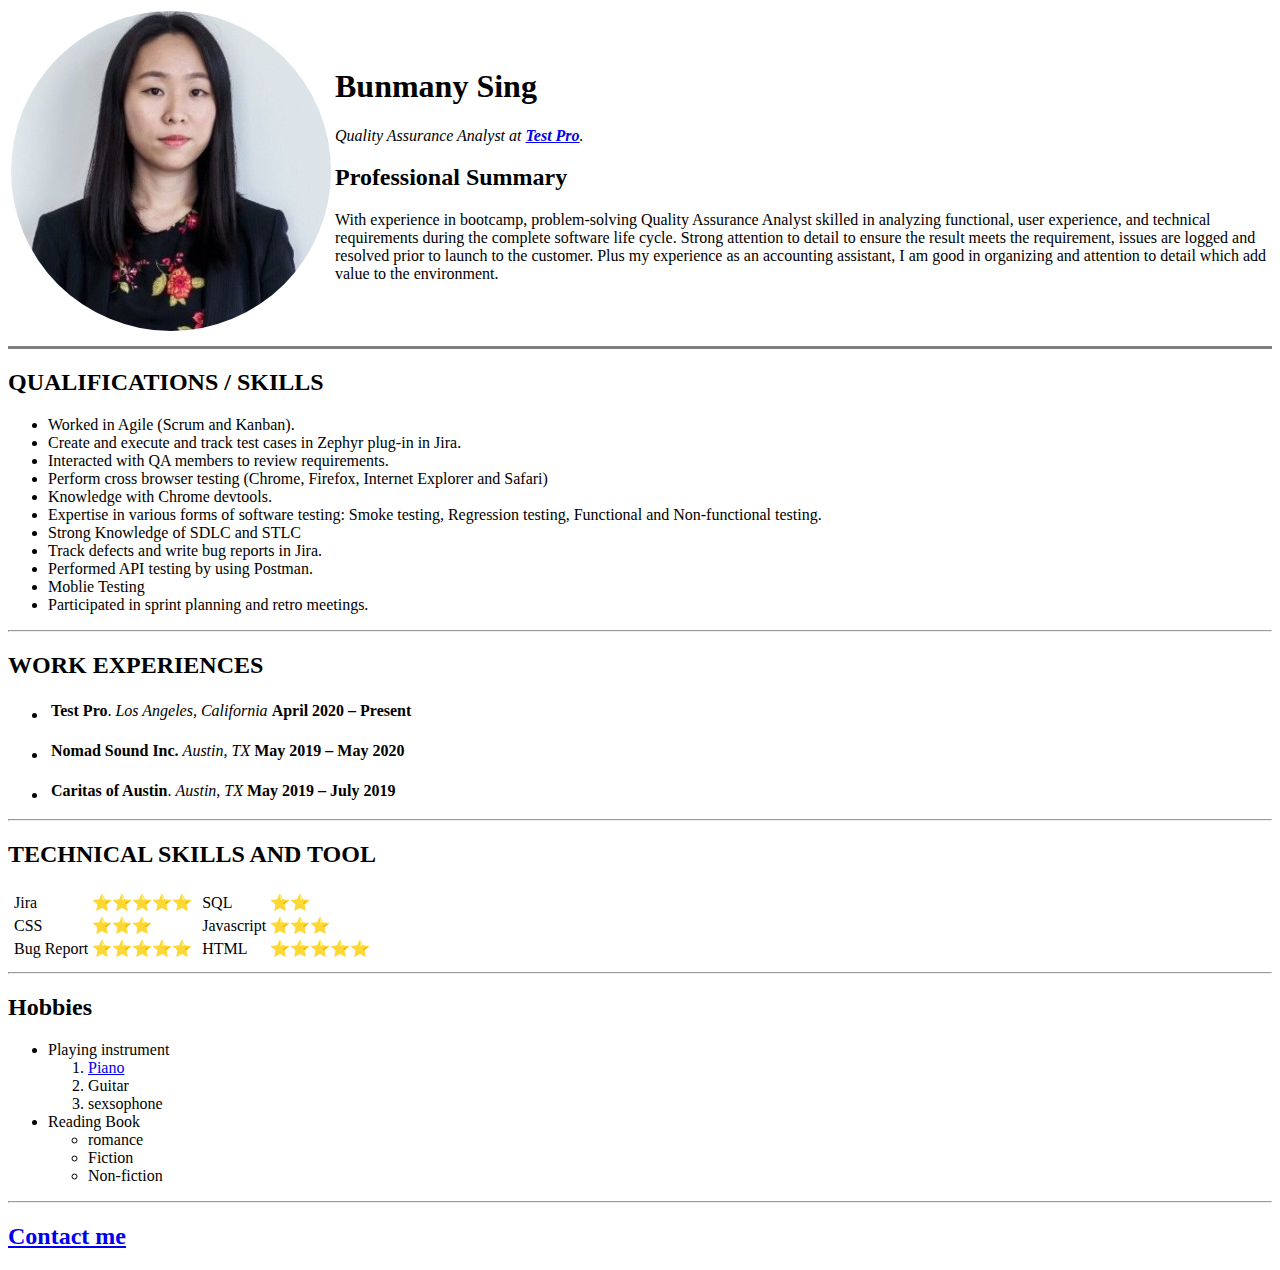
==== index.html @ 0da1c99d "Add initial resume website files" ====
<!DOCTYPE html>
<html lang="en" dir="ltr">

<head>
  <meta charset="utf-8">
  <title>Bunmany's personal site</title>
</head>

<body>
  <table>
    <tr>
      <td><img src="Images/circle-cropped.png" alt="Bunmany profile picture"></td>
      <td><h1>Bunmany Sing</h1>
      <p><em>Quality Assurance Analyst at <strong><a href="https://testpro.io/">Test Pro</a></strong>.</em></p>
      <h2><strong>Professional Summary</strong></h2>
      <p>With experience in bootcamp, problem-solving Quality Assurance Analyst skilled in analyzing functional, user experience, and technical requirements during the complete software life cycle.
        Strong attention to detail to ensure the result meets the requirement, issues are logged and resolved prior to launch to the customer. Plus my experience as an accounting assistant, I am good in organizing and attention to detail which add value to the environment.  </p></td>
    </tr>
  </table>
  <hr size="3" noshade>
  <h2>QUALIFICATIONS / SKILLS</h2>
  <ul>
  <li>Worked in Agile (Scrum and Kanban).</li>
  <li>Create and execute and track test cases in Zephyr plug-in in Jira.</li>
  <li>Interacted with QA members to review requirements.</li>
  <li>Perform cross browser testing (Chrome, Firefox, Internet Explorer and Safari)</li>
  <li>Knowledge with Chrome devtools.</li>
  <li>Expertise in various forms of software testing: Smoke testing, Regression testing, Functional and Non-functional testing. </li>
  <li>Strong Knowledge of SDLC and STLC</li>
  <li>Track defects and write bug reports in Jira. </li>
  <li>Performed API testing by using Postman.</li>
  <li>Moblie Testing</li>
  <li>Participated in sprint planning and retro meetings.</li>
  </ul>
  <hr>
  <h2>WORK EXPERIENCES</h2>
  <UL>
    <LI>
    <table>
      <tr>
        <td><Strong>Test Pro</Strong>.<em> Los Angeles, California</em>
        <td><strong>April 2020 – Present</strong></td>
      </tr>
    </table>
    </li>
  </UL>
  <Ul>
    <li>
      <table>
      <tr>
        <td><strong>Nomad Sound Inc.</strong> <em>Austin, TX</em> </td>
        <td><strong>May 2019 – May 2020</strong></td>
      </tr>
      </table>
    </li>
  </UL>
  <UL>
    <li>
     <table>
      <tr>
      <td><strong>Caritas of Austin</Strong>. <em>Austin, TX</em></td>
      <td><strong>May 2019 – July 2019</strong></td>
      </tr>
    </li>
    </table>
  </ul>
<hr>
    </LI>
  </UL>
  <h2>TECHNICAL SKILLS AND TOOL</h2>
  <table>
    <tr>
      <td>
        <table>
          <tr>
            <td>Jira</td>
            <td> ⭐⭐⭐⭐⭐ </td>
          </tr>
          <tr>
            <td>CSS</td>
            <td>⭐⭐⭐</td>
          </tr>
          <tr>
            <td>Bug Report</td>
            <td>⭐⭐⭐⭐⭐</td>
          </tr>
        </table>
      </td>
    <td>
      <table>
        <tr>
          <td>SQL</td>
          <td> ⭐⭐ </td>
        </tr>
        <tr>
          <td>Javascript</td>
          <td>⭐⭐⭐</td>
        </tr>
        <tr>
          <td>HTML</td>
          <td>⭐⭐⭐⭐⭐</td>
        </tr>
      </table>
    </td>
  </tr>
</table>
<hr>
<h2>Hobbies</h2>
<ul>
  <li>Playing instrument
    <ol>
    <li><a href="https://en.wikipedia.org/wiki/Piano">Piano</a></li>
    <li>Guitar</li>
    <li>sexsophone</li>
    </ol>
  </li>
  <li>Reading Book
    <ul>
    <li>romance</li>
    <li>Fiction</li>
    <li>Non-fiction</li>
    </ul>
  </li>
</ul>
<hr>
<h2><a href="Contact.html">Contact me</a></h2>

</body>

</html>
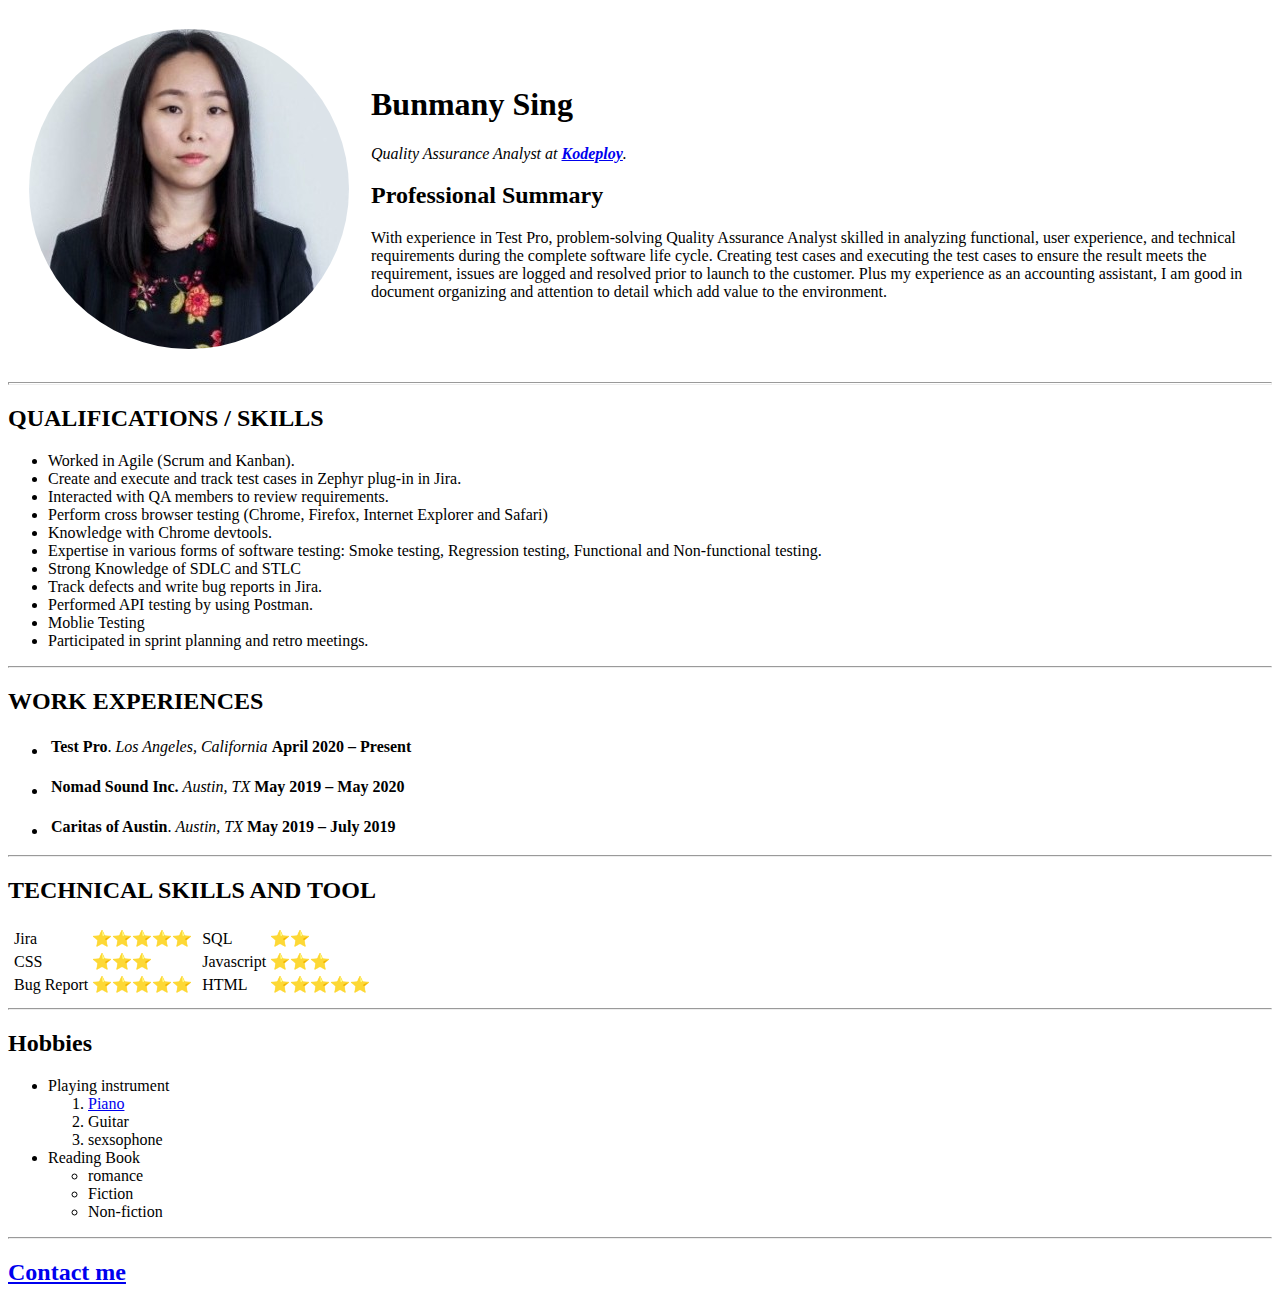
==== commit c01651ec: "add pink color to background" ====
--- a/index.html
+++ b/index.html
@@ -4,20 +4,21 @@
 <head>
   <meta charset="utf-8">
   <title>Bunmany's personal site</title>
+<link rel="stylesheet" href="css/styles.css">
 </head>
 
 <body>
-  <table>
+  <table cellspacing="20">
     <tr>
       <td><img src="Images/circle-cropped.png" alt="Bunmany profile picture"></td>
       <td><h1>Bunmany Sing</h1>
-      <p><em>Quality Assurance Analyst at <strong><a href="https://testpro.io/">Test Pro</a></strong>.</em></p>
+      <p><em>Quality Assurance Analyst at <strong><a href="https://kodeploy.com/">Kodeploy</a></strong>.</em></p>
       <h2><strong>Professional Summary</strong></h2>
-      <p>With experience in bootcamp, problem-solving Quality Assurance Analyst skilled in analyzing functional, user experience, and technical requirements during the complete software life cycle.
-        Strong attention to detail to ensure the result meets the requirement, issues are logged and resolved prior to launch to the customer. Plus my experience as an accounting assistant, I am good in organizing and attention to detail which add value to the environment.  </p></td>
+      <p>With experience in Test Pro, problem-solving Quality Assurance Analyst skilled in analyzing functional, user experience,
+        and technical requirements during the complete software life cycle. Creating test cases and executing the test cases to ensure the result meets the requirement, issues are logged and resolved prior to launch to the customer. Plus my experience as an accounting assistant, I am good in document organizing and attention to detail which add value to the environment.   </p></td>
     </tr>
   </table>
-  <hr size="3" noshade>
+  <hr size="3">
   <h2>QUALIFICATIONS / SKILLS</h2>
   <ul>
   <li>Worked in Agile (Scrum and Kanban).</li>
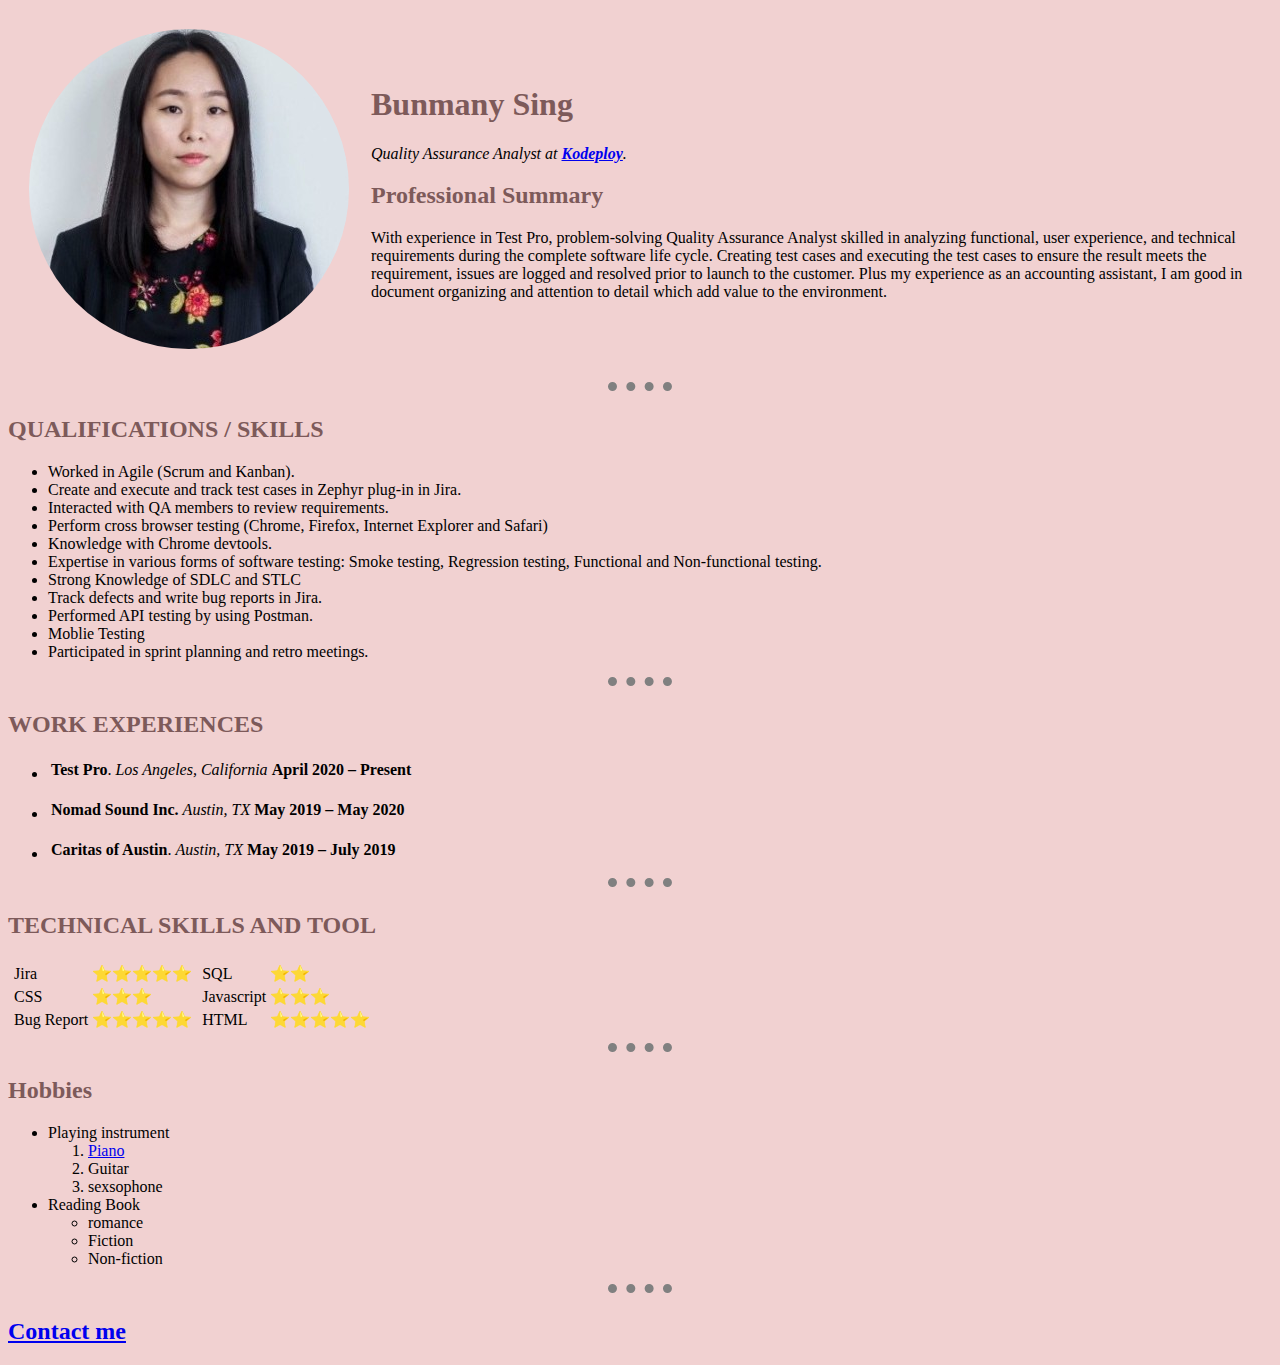
==== commit 4da01ac2: "change css path" ====
--- a/index.html
+++ b/index.html
@@ -4,7 +4,7 @@
 <head>
   <meta charset="utf-8">
   <title>Bunmany's personal site</title>
-<link rel="stylesheet" href="css/styles.css">
+<link rel="stylesheet" href="CSS/styles.css">
 </head>
 
 <body>
--- a/CSS/styles.css
+++ b/CSS/styles.css
@@ -0,0 +1,16 @@
+body{
+  background-color: #f1d1d1;
+}
+h1{
+  color:#7d5a5a;
+}
+h2{
+  color:#7d5a5a;
+}
+  hr{
+    border-style: none;
+    border-top: 9px dotted;
+    border-color: gray;
+    height: 5px;
+    width: 5%;
+}
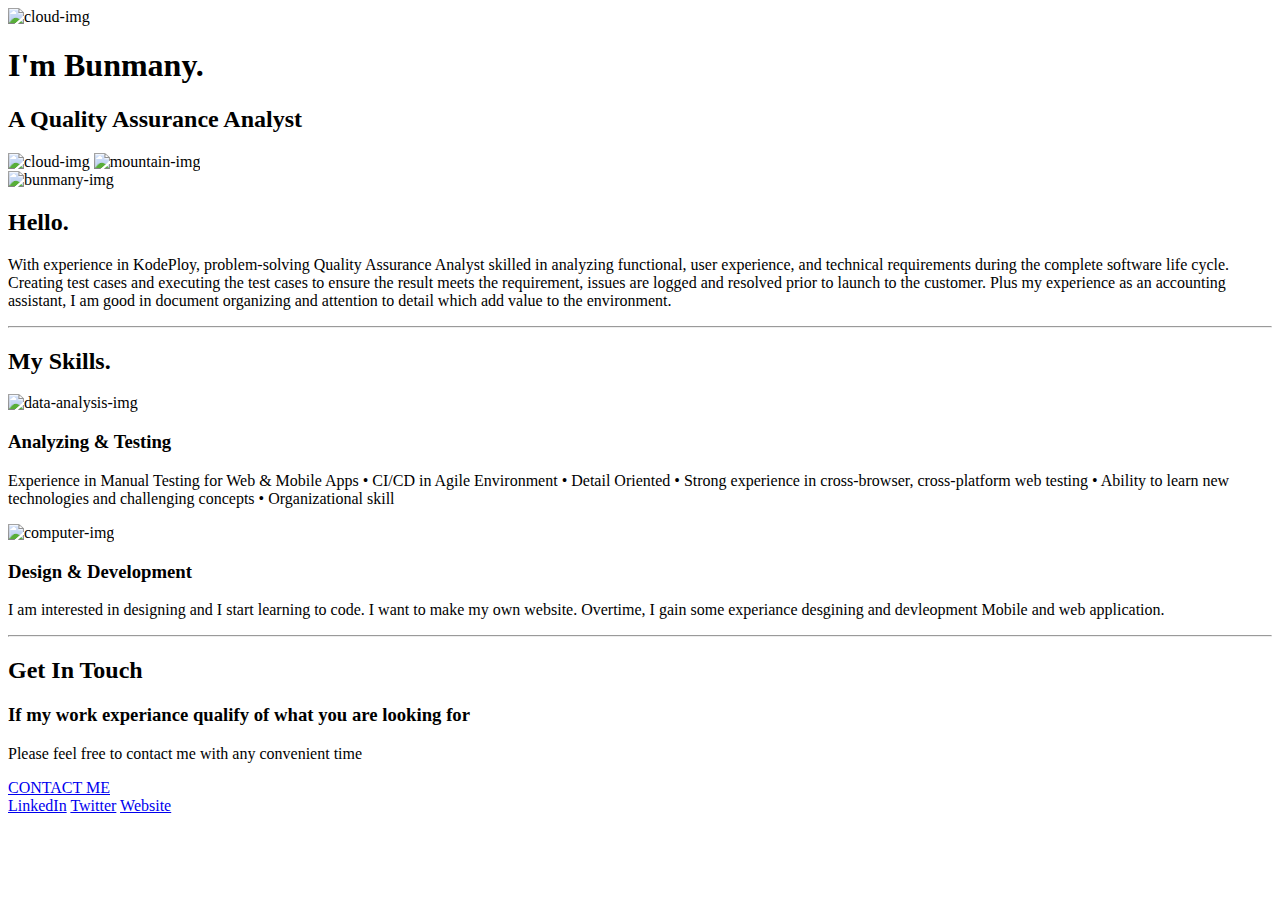
==== commit c5568f30: "Add new layout" ====
--- a/index.html
+++ b/index.html
@@ -1,131 +1,54 @@
 <!DOCTYPE html>
 <html lang="en" dir="ltr">
+  <head>
+    <meta charset="utf-8">
+    <title>Bunmany Sing</title>
+  <link rel="stylesheet" href="css/styles.css">
+  <link rel="icon" href="favicon.ico">
+  <link href="https://fonts.googleapis.com/css2?family=Merriweather&family=Montserrat&family=Sacramento&display=swap" rel="stylesheet">
+  </head>
+  <body>
+ <div class="top-container">
+  <img class="top-could"src="images/cloud.png" alt="cloud-img">
+  <h1>I'm Bunmany.</h1>
+  <h2> A Quality Assurance Analyst</h2>
+  <img class="bottom-could"src="images/cloud.png" alt="cloud-img">
+  <img src="images/mountain.png" alt="mountain-img">
+  </div>
+  <div class="middle-container">
+    <div class="profile">
+      <img src="images/circle-cropped.png" alt="bunmany-img">
+      <h2>Hello.</h2>
+      <p class="intro"> With experience in KodePloy, problem-solving Quality Assurance Analyst skilled in analyzing functional, user experience, and technical requirements during the complete software life cycle.
+        Creating test cases and executing the test cases to ensure the result meets the requirement, issues are logged and resolved prior to launch to the customer. Plus my experience as an accounting assistant,
+        I am good in document organizing and attention to detail which add value to the environment.</p>
+    </div>
+    <hr>
+    <div class="skills">
+      <h2>My Skills.</h2>
+      <div class="skill-row">
+        <img class="my-skills-1" src="images/responsive.png" alt="data-analysis-img">
+        <h3>Analyzing & Testing</h3>
+        <p class"code-skill-description">Experience in Manual Testing for Web & Mobile Apps • CI/CD in Agile Environment • Detail Oriented • Strong experience in cross-browser, cross-platform web testing • Ability to learn new technologies and challenging concepts • Organizational skill</p>
+      </div>
+      <div class="skill-row">
+        <img class="my-skill-2" src="images/computer crop.png" alt="computer-img">
+        <h3>Design & Development</h3>
+        <p>I am interested in designing and I start learning to code. I want to make my own website. Overtime, I gain some experiance desgining and devleopment Mobile and web application.</p>
+      </div>
+    </div>
+    <hr>
+    <div class="contact-me">
+      <h2>Get In Touch</h2>
+      <h3>If my work experiance qualify of what you are looking for</h3>
+      <p class="contact-message">Please feel free to contact me with any convenient time</p>
+      <a class="btn" href="mailto:sing_bunmany@yahoo.com">CONTACT ME</a>
+    </div>
+  </div>
 
-<head>
-  <meta charset="utf-8">
-  <title>Bunmany's personal site</title>
-<link rel="stylesheet" href="CSS/styles.css">
-</head>
-
-<body>
-  <table cellspacing="20">
-    <tr>
-      <td><img src="Images/circle-cropped.png" alt="Bunmany profile picture"></td>
-      <td><h1>Bunmany Sing</h1>
-      <p><em>Quality Assurance Analyst at <strong><a href="https://kodeploy.com/">Kodeploy</a></strong>.</em></p>
-      <h2><strong>Professional Summary</strong></h2>
-      <p>With experience in Test Pro, problem-solving Quality Assurance Analyst skilled in analyzing functional, user experience,
-        and technical requirements during the complete software life cycle. Creating test cases and executing the test cases to ensure the result meets the requirement, issues are logged and resolved prior to launch to the customer. Plus my experience as an accounting assistant, I am good in document organizing and attention to detail which add value to the environment.   </p></td>
-    </tr>
-  </table>
-  <hr size="3">
-  <h2>QUALIFICATIONS / SKILLS</h2>
-  <ul>
-  <li>Worked in Agile (Scrum and Kanban).</li>
-  <li>Create and execute and track test cases in Zephyr plug-in in Jira.</li>
-  <li>Interacted with QA members to review requirements.</li>
-  <li>Perform cross browser testing (Chrome, Firefox, Internet Explorer and Safari)</li>
-  <li>Knowledge with Chrome devtools.</li>
-  <li>Expertise in various forms of software testing: Smoke testing, Regression testing, Functional and Non-functional testing. </li>
-  <li>Strong Knowledge of SDLC and STLC</li>
-  <li>Track defects and write bug reports in Jira. </li>
-  <li>Performed API testing by using Postman.</li>
-  <li>Moblie Testing</li>
-  <li>Participated in sprint planning and retro meetings.</li>
-  </ul>
-  <hr>
-  <h2>WORK EXPERIENCES</h2>
-  <UL>
-    <LI>
-    <table>
-      <tr>
-        <td><Strong>Test Pro</Strong>.<em> Los Angeles, California</em>
-        <td><strong>April 2020 – Present</strong></td>
-      </tr>
-    </table>
-    </li>
-  </UL>
-  <Ul>
-    <li>
-      <table>
-      <tr>
-        <td><strong>Nomad Sound Inc.</strong> <em>Austin, TX</em> </td>
-        <td><strong>May 2019 – May 2020</strong></td>
-      </tr>
-      </table>
-    </li>
-  </UL>
-  <UL>
-    <li>
-     <table>
-      <tr>
-      <td><strong>Caritas of Austin</Strong>. <em>Austin, TX</em></td>
-      <td><strong>May 2019 – July 2019</strong></td>
-      </tr>
-    </li>
-    </table>
-  </ul>
-<hr>
-    </LI>
-  </UL>
-  <h2>TECHNICAL SKILLS AND TOOL</h2>
-  <table>
-    <tr>
-      <td>
-        <table>
-          <tr>
-            <td>Jira</td>
-            <td> ⭐⭐⭐⭐⭐ </td>
-          </tr>
-          <tr>
-            <td>CSS</td>
-            <td>⭐⭐⭐</td>
-          </tr>
-          <tr>
-            <td>Bug Report</td>
-            <td>⭐⭐⭐⭐⭐</td>
-          </tr>
-        </table>
-      </td>
-    <td>
-      <table>
-        <tr>
-          <td>SQL</td>
-          <td> ⭐⭐ </td>
-        </tr>
-        <tr>
-          <td>Javascript</td>
-          <td>⭐⭐⭐</td>
-        </tr>
-        <tr>
-          <td>HTML</td>
-          <td>⭐⭐⭐⭐⭐</td>
-        </tr>
-      </table>
-    </td>
-  </tr>
-</table>
-<hr>
-<h2>Hobbies</h2>
-<ul>
-  <li>Playing instrument
-    <ol>
-    <li><a href="https://en.wikipedia.org/wiki/Piano">Piano</a></li>
-    <li>Guitar</li>
-    <li>sexsophone</li>
-    </ol>
-  </li>
-  <li>Reading Book
-    <ul>
-    <li>romance</li>
-    <li>Fiction</li>
-    <li>Non-fiction</li>
-    </ul>
-  </li>
-</ul>
-<hr>
-<h2><a href="Contact.html">Contact me</a></h2>
-
-</body>
-
+  <div class="bottom-container">
+    <a class="footer-link" href="https://www.linkedin.com/in/bunmanysing/">LinkedIn</a>
+    <a class="footer-link" href="https://twitter.com/">Twitter</a>
+    <a class="footer-link" href="https://www.appbrewery.co/">Website</a>
+  </body>
 </html>
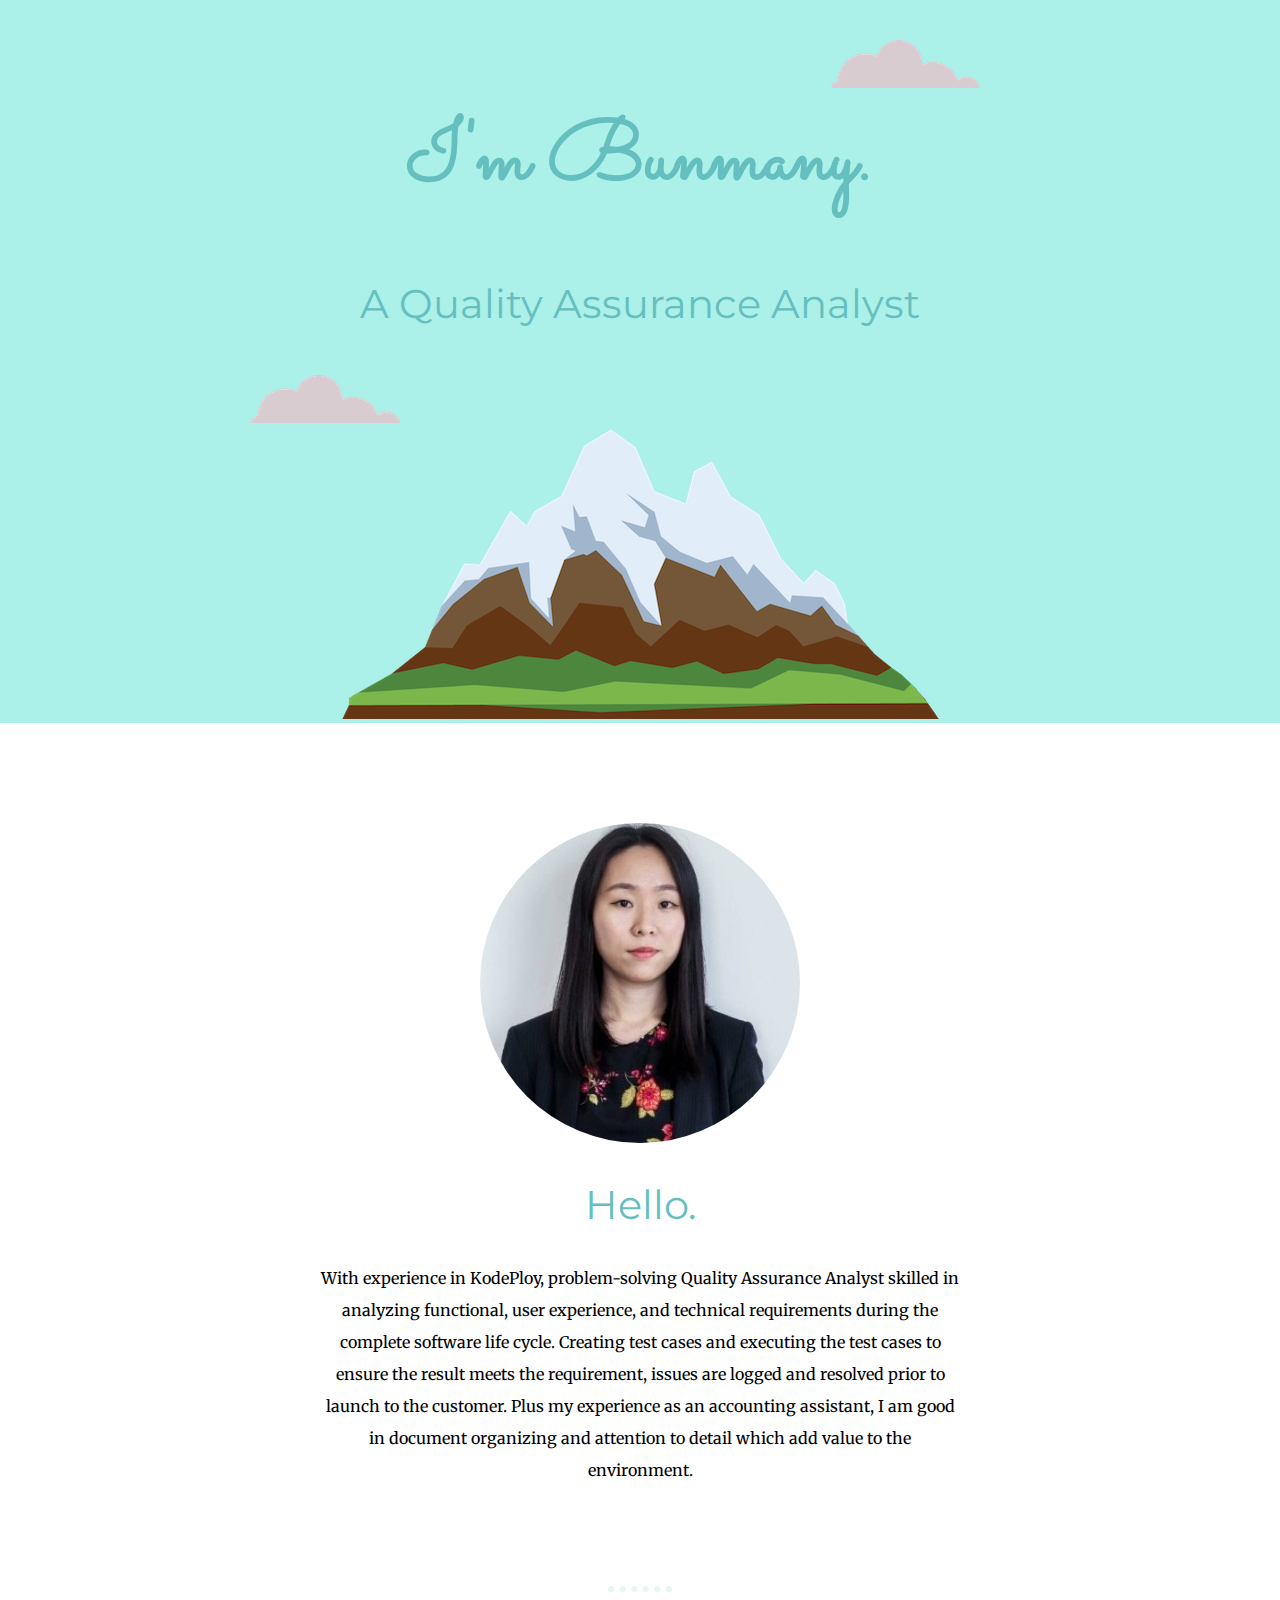
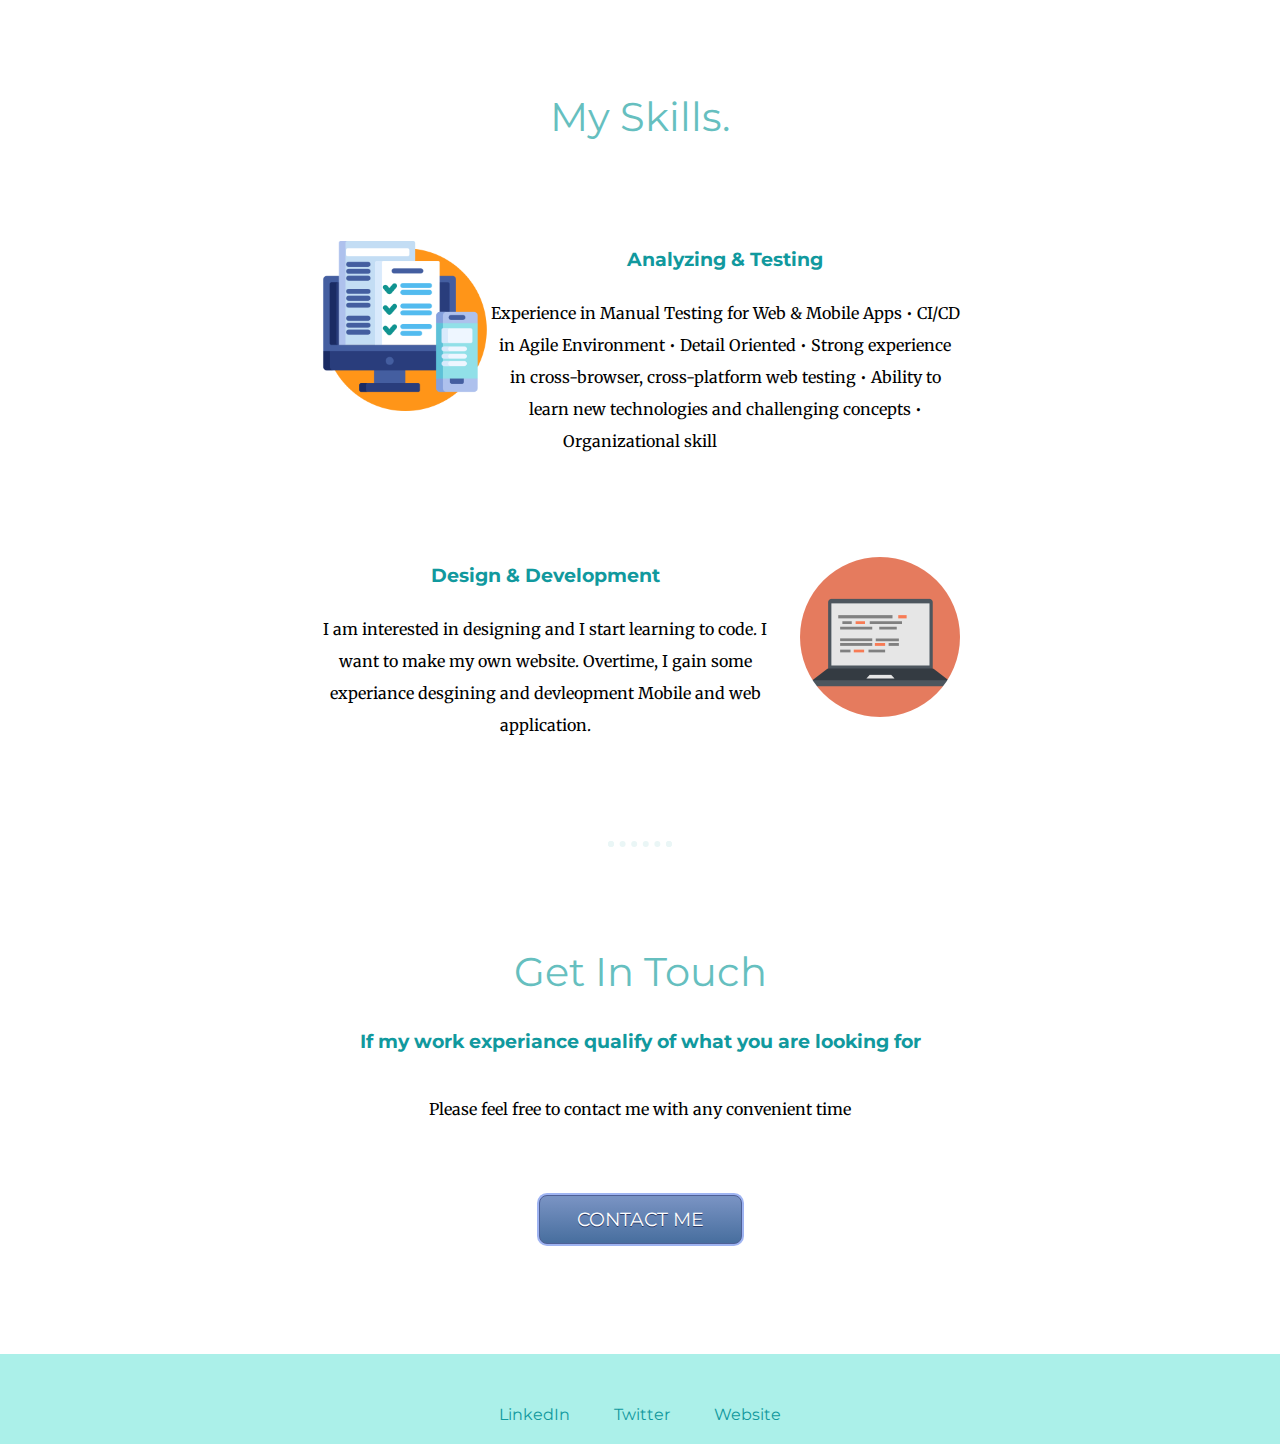
==== commit 59a96c13: "change image and css path" ====
--- a/index.html
+++ b/index.html
@@ -3,21 +3,21 @@
   <head>
     <meta charset="utf-8">
     <title>Bunmany Sing</title>
-  <link rel="stylesheet" href="css/styles.css">
+  <link rel="stylesheet" href="CSS/styles.css">
   <link rel="icon" href="favicon.ico">
   <link href="https://fonts.googleapis.com/css2?family=Merriweather&family=Montserrat&family=Sacramento&display=swap" rel="stylesheet">
   </head>
   <body>
  <div class="top-container">
-  <img class="top-could"src="images/cloud.png" alt="cloud-img">
+  <img class="top-could"src="Images/cloud.png" alt="cloud-img">
   <h1>I'm Bunmany.</h1>
   <h2> A Quality Assurance Analyst</h2>
-  <img class="bottom-could"src="images/cloud.png" alt="cloud-img">
-  <img src="images/mountain.png" alt="mountain-img">
+  <img class="bottom-could"src="Images/cloud.png" alt="cloud-img">
+  <img src="Images/mountain.png" alt="mountain-img">
   </div>
   <div class="middle-container">
     <div class="profile">
-      <img src="images/circle-cropped.png" alt="bunmany-img">
+      <img src="Images/circle-cropped.png" alt="bunmany-img">
       <h2>Hello.</h2>
       <p class="intro"> With experience in KodePloy, problem-solving Quality Assurance Analyst skilled in analyzing functional, user experience, and technical requirements during the complete software life cycle.
         Creating test cases and executing the test cases to ensure the result meets the requirement, issues are logged and resolved prior to launch to the customer. Plus my experience as an accounting assistant,
@@ -27,12 +27,12 @@
     <div class="skills">
       <h2>My Skills.</h2>
       <div class="skill-row">
-        <img class="my-skills-1" src="images/responsive.png" alt="data-analysis-img">
+        <img class="my-skills-1" src="Images/responsive.png" alt="data-analysis-img">
         <h3>Analyzing & Testing</h3>
         <p class"code-skill-description">Experience in Manual Testing for Web & Mobile Apps • CI/CD in Agile Environment • Detail Oriented • Strong experience in cross-browser, cross-platform web testing • Ability to learn new technologies and challenging concepts • Organizational skill</p>
       </div>
       <div class="skill-row">
-        <img class="my-skill-2" src="images/computer crop.png" alt="computer-img">
+        <img class="my-skill-2" src="Images/computer crop.png" alt="computer-img">
         <h3>Design & Development</h3>
         <p>I am interested in designing and I start learning to code. I want to make my own website. Overtime, I gain some experiance desgining and devleopment Mobile and web application.</p>
       </div>
--- a/CSS/styles.css
+++ b/CSS/styles.css
@@ -0,0 +1,117 @@
+body{
+  Margin: 0;
+  text-align: center;
+  font-family: 'Merriweather', serif;
+}
+
+h1{
+   font-size: 5.265rem;
+   margin-top: 0;
+   font-family: 'Sacramento', cursive;
+   color: #66BFBF;
+
+  }
+h2{
+    font-family: 'Montserrat', sans-serif;
+    font-size: 2.5rem;
+    color: #66BFBF;
+    font-weight: normal;
+
+  }
+h3{
+    font-family: 'Montserrat', sans-serif;
+    color: #11999E;
+  }
+p{
+  line-height: 2;
+}
+hr{
+  border: dotted #EAF6F6 6px;
+  border-bottom: none;
+  width: 4%;
+  margin: 100px auto;
+
+}
+a{
+  color: #11999E;
+  font-family: 'Montserrat', sans-serif;
+  margin: 10px 20px;
+  text-decoration: none;
+}
+a:hover {
+  color: #EAF6F6;
+}
+
+/***************************CLASS SECLECTOR*****************/
+.top-container{
+  background-color: #abf0e9;
+  position: relative;
+  padding-top: 100px;
+}
+.middle-container{
+  margin: 100px 0;
+}
+
+.bottom-container{
+ background-color:#abf0e9;
+ padding: 50px 0 20px;
+}
+.top-could{
+  position: absolute;
+  right: 300px;
+  top: 40px;
+}
+.bottom-could{
+  position: absolute;
+  left: 250px;
+  bottom: 300px;
+}
+
+.my-skills-1{
+  height: 170px;
+  width: 170px;
+  float: left;
+}
+.my-skill-2{
+  width: 25%;
+  float: right;
+  margin-left: 30px;
+}
+
+.skill-row{
+  width: 50%;
+  margin: 100px auto 100px auto;
+  line-height: 2;
+}
+.intro{
+  width: 50%;
+  margin: auto;
+}
+.contact-message{
+  width: 40%;
+  margin: 40px auto 60px;
+}
+
+.btn {
+	box-shadow: 0px 0px 0px 2px #9fb4f2;
+	background:linear-gradient(to bottom, #7892c2 5%, #476e9e 100%);
+	background-color:#7892c2;
+	border-radius:8px;
+	border:1px solid #4e6096;
+	display:inline-block;
+	cursor:pointer;
+	color:#ffffff;
+	font-family: 'Montserrat', sans-serif;
+	font-size:19px;
+	padding:12px 37px;
+	text-decoration:none;
+	text-shadow:0px 1px 0px #283966;
+}
+.btn:hover {
+  background:linear-gradient(to bottom, #476e9e 5%, #7892c2 100%);
+  background-color:#476e9e;
+}
+.btn:active {
+  position:relative;
+  top:1px;
+}
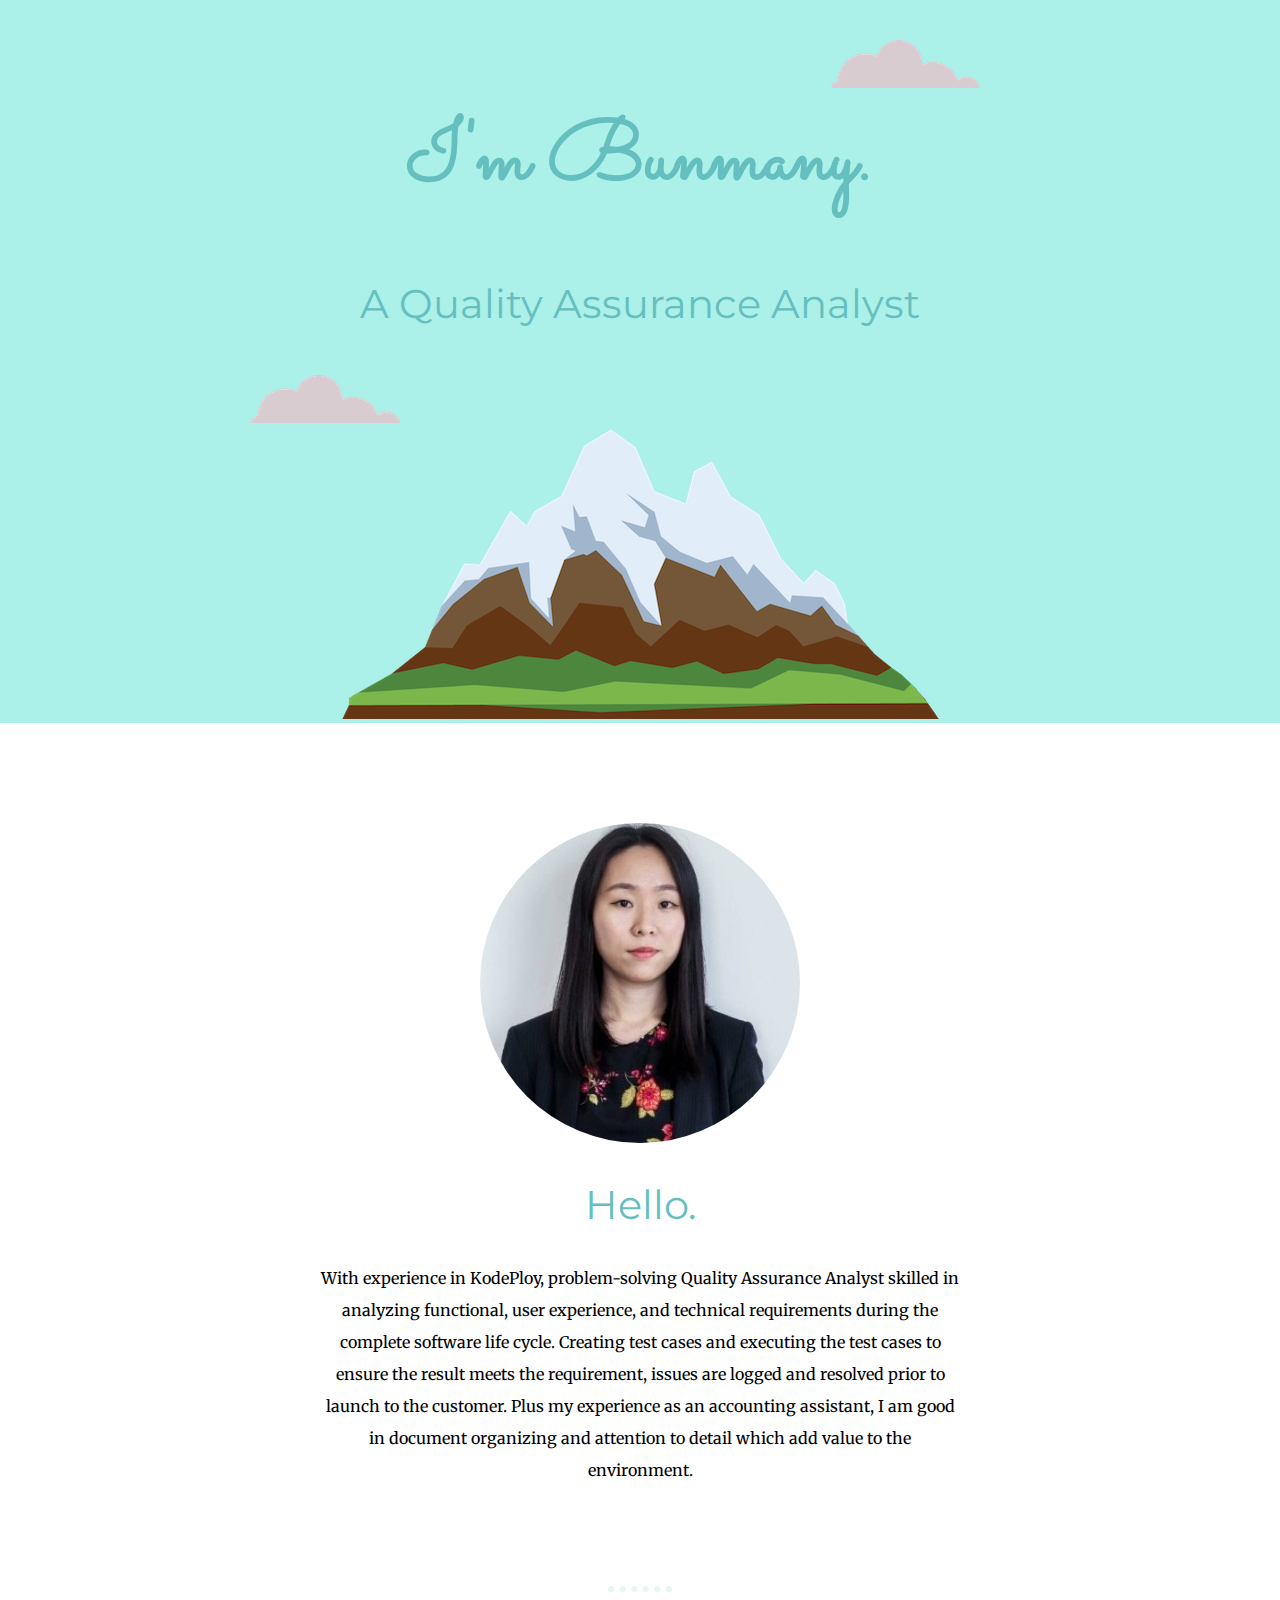
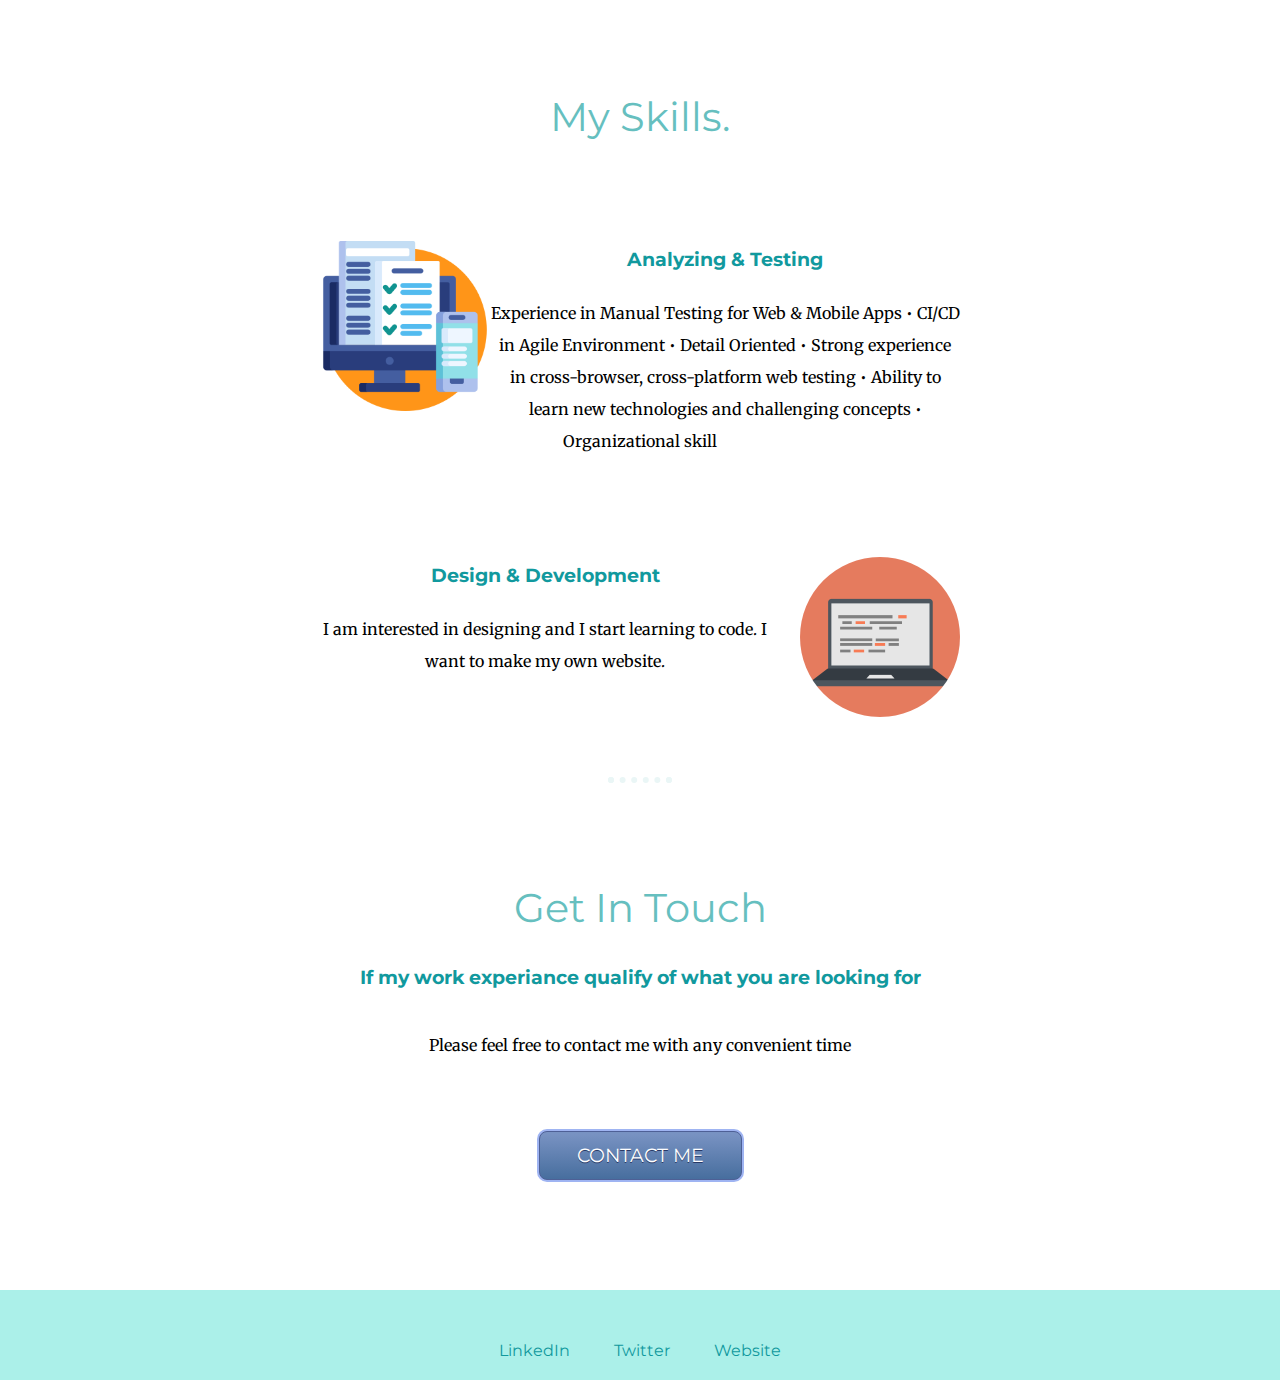
==== commit 14b8044e: "Update index.html" ====
--- a/index.html
+++ b/index.html
@@ -34,7 +34,7 @@
       <div class="skill-row">
         <img class="my-skill-2" src="Images/computer crop.png" alt="computer-img">
         <h3>Design & Development</h3>
-        <p>I am interested in designing and I start learning to code. I want to make my own website. Overtime, I gain some experiance desgining and devleopment Mobile and web application.</p>
+        <p>I am interested in designing and I start learning to code. I want to make my own website.</p>
       </div>
     </div>
     <hr>
